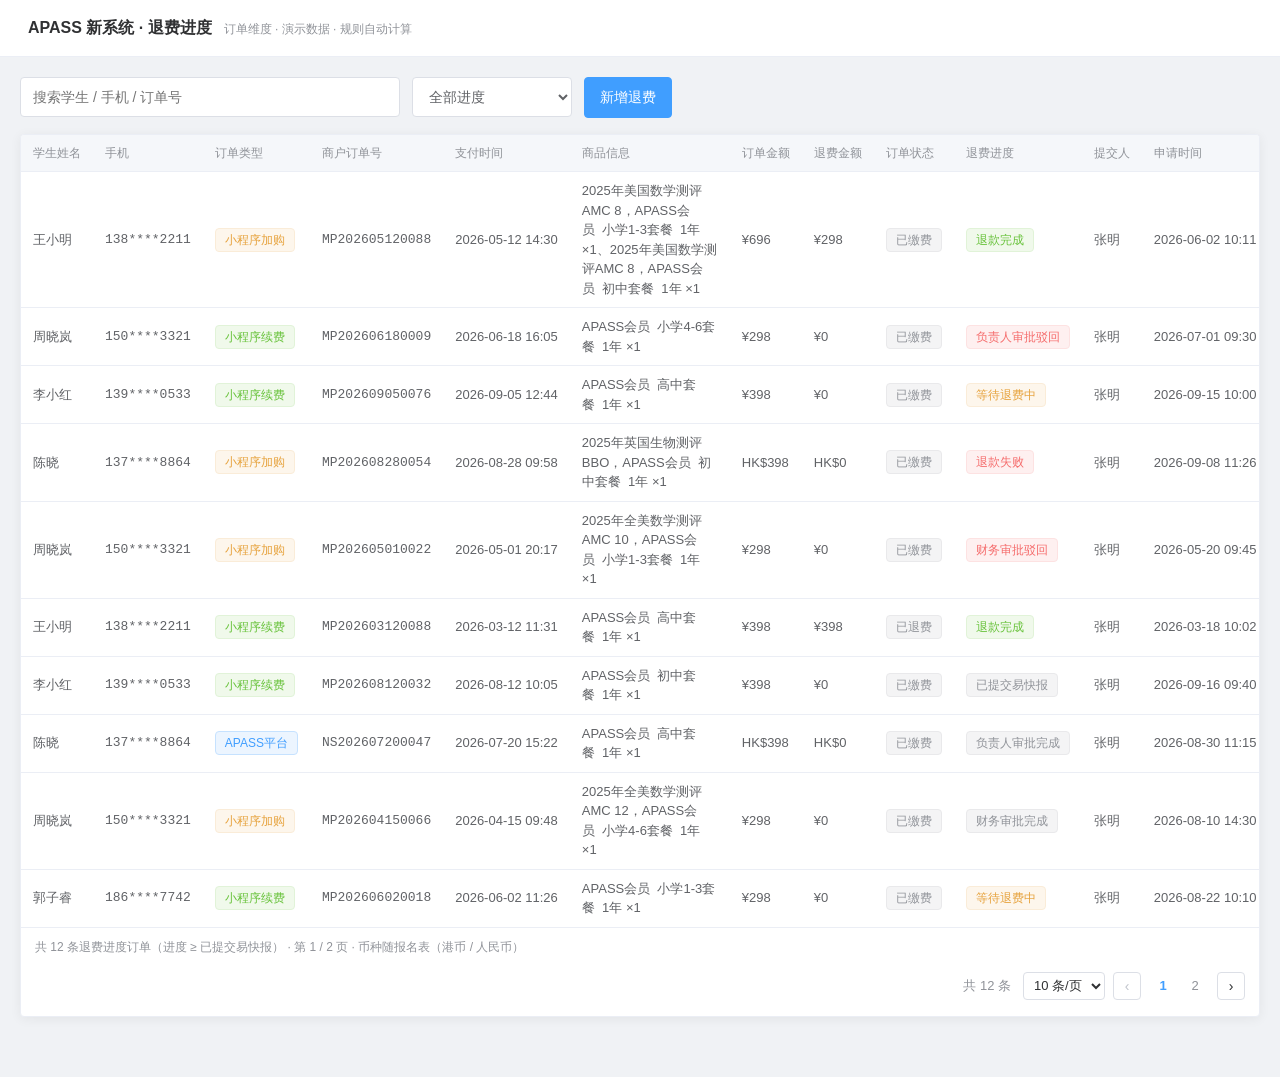
==== APASStuifei.html @ cb3cdc94 "整理文件结构：主页面移至根目录，图片归入 images/" ====
<!DOCTYPE html>
<html lang="zh-CN"><head>
<meta charset="UTF-8">
<meta name="viewport" content="width=device-width, initial-scale=1.0">
<title>退费进度 · APASS 新系统</title>
<style>:root {
  --bg: #f0f2f5;
  --surface: #ffffff;
  --surface-muted: #f5f7fa;
  --text: #303133;
  --text-2: #606266;
  --text-muted: #909399;
  --border: #dcdfe6;
  --border-light: #ebeef5;
  --brand: #409eff;
  --brand-hover: #66b1ff;
  --brand-active: #3a8ee6;
  --brand-soft: #ecf5ff;
  --brand-soft-strong: #c6e2ff;
  --success-text: #67c23a; --success-bg: #f0f9eb; --success-border: #e1f3d8;
  --warn-text: #e6a23c; --warn-bg: #fdf6ec; --warn-border: #faecd8;
  --danger-text: #f56c6c; --danger-bg: #fef0f0; --danger-border: #fde2e2;
  --muted-text: #909399; --muted-bg: #f4f4f5; --muted-border: #e9e9eb;
  --radius: 4px;
  --shadow: 0 2px 12px rgba(0, 0, 0, 0.1);
}
* { box-sizing: border-box; margin: 0; padding: 0; }
body { font-family: 'Helvetica Neue', Helvetica, 'PingFang SC', 'Hiragino Sans GB', 'Microsoft YaHei', '微软雅黑', Arial, sans-serif; background: var(--bg); color: var(--text); font-size: 14px; line-height: 1.5; -webkit-font-smoothing: antialiased; }
.mono { font-family: 'SF Mono', Consolas, Menlo, monospace; font-size: 12.5px; }
.num { font-variant-numeric: tabular-nums; }

.topbar { background: var(--surface); border-bottom: 1px solid var(--border-light); padding: 16px 28px; display: flex; align-items: baseline; gap: 12px; flex-wrap: wrap; }
.topbar__title { font-size: 16px; font-weight: 700; color: var(--text); }
.topbar__sub { font-size: 12px; color: var(--text-muted); }

.page { max-width: 1280px; margin: 20px auto; padding: 0 20px 40px; }
.toolbar { display: flex; gap: 12px; flex-wrap: wrap; margin-bottom: 16px; }
.toolbar__search { flex: 1; min-width: 240px; max-width: 380px; height: 40px; border: 1px solid var(--border); border-radius: var(--radius); padding: 0 12px; font: inherit; color: var(--text-2); background: var(--surface); transition: border-color 0.2s ease; }
.toolbar__search:hover { border-color: #c0c4cc; }
.toolbar__filter { height: 40px; border: 1px solid var(--border); border-radius: var(--radius); padding: 0 28px 0 12px; font: inherit; color: var(--text-2); background: var(--surface); max-width: 200px; transition: border-color 0.2s ease; }
.toolbar__filter:hover { border-color: #c0c4cc; }
.toolbar__search:focus, .toolbar__filter:focus { outline: none; border-color: var(--brand); }

.btn { font: inherit; border: 1px solid var(--border); background: var(--surface); color: var(--text-2); border-radius: var(--radius); padding: 9px 15px; cursor: pointer; transition: all 0.1s; }
.btn:hover:not(:disabled) { color: var(--brand); border-color: var(--brand-soft-strong); background: var(--brand-soft); }
.btn:disabled { color: #c0c4cc; cursor: not-allowed; background: var(--surface); border-color: var(--border-light); }
.btn--primary { background: var(--brand); border-color: var(--brand); color: #fff; }
.btn--primary:hover:not(:disabled) { background: var(--brand-hover); border-color: var(--brand-hover); color: #fff; }
.btn--primary:active:not(:disabled) { background: var(--brand-active); border-color: var(--brand-active); }
.btn--primary:disabled { background: #a0cfff; border-color: #a0cfff; color: #fff; }
.btn--sm { padding: 5px 12px; font-size: 12px; border-radius: 3px; }
.btn--ghost { border: none; background: none; color: var(--brand); padding: 5px 2px; }
.btn--ghost:hover:not(:disabled) { background: none; color: var(--brand-hover); }

.table-panel { background: var(--surface); border: 1px solid var(--border-light); border-radius: var(--radius); overflow: hidden; box-shadow: 0 2px 12px 0 rgba(0, 0, 0, 0.06); }
.table-scroll { overflow-x: auto; }
.order-table { width: 100%; min-width: 1560px; border-collapse: collapse; }
.order-table th, .order-table td { padding: 9px 12px; text-align: left; border-bottom: 1px solid var(--border-light); white-space: nowrap; vertical-align: middle; }
.order-table thead th { position: sticky; top: 0; background: var(--surface-muted); color: var(--text-muted); font-weight: 500; font-size: 12px; }
.order-table tbody td { color: var(--text-2); font-size: 13px; }
.order-table tbody tr:hover { background: var(--surface-muted); }
.order-table tr.is-disabled td { color: #c0c4cc; }
.order-table td.cell-wrap { white-space: normal; min-width: 160px; max-width: 240px; }
.table-hint { padding: 10px 14px; font-size: 12px; color: var(--text-muted); }
.pager { display: flex; align-items: center; justify-content: flex-end; gap: 8px; padding: 6px 14px 16px; font-size: 13px; color: var(--text-muted); flex-wrap: wrap; }
.pager__total { margin-right: 4px; }
.pager__size { height: 28px; padding: 0 6px; border: 1px solid var(--border); border-radius: var(--radius); background: var(--surface); color: var(--text); font-size: 13px; cursor: pointer; outline: none; }
.pager__size:focus { border-color: var(--brand); }
.pager__btn { min-width: 28px; height: 28px; padding: 0 6px; border: 1px solid var(--border); border-radius: var(--radius); background: var(--surface); color: var(--text); font-size: 14px; line-height: 26px; cursor: pointer; }
.pager__btn:hover:not(:disabled) { color: var(--brand); border-color: var(--brand); }
.pager__btn:disabled { color: #c0c4cc; cursor: not-allowed; }
.pager__pages { display: inline-flex; align-items: center; gap: 4px; }
.pager__num { min-width: 28px; height: 28px; padding: 0 4px; border: 1px solid transparent; border-radius: var(--radius); background: transparent; color: var(--text-muted); font-size: 13px; cursor: pointer; }
.pager__num:hover { color: var(--brand); }
.pager__num.is-active { color: var(--brand); font-weight: 700; }
.pager__ellipsis { min-width: 20px; text-align: center; color: var(--text-muted); line-height: 28px; }

.tag { display: inline-flex; align-items: center; height: 24px; padding: 0 9px; border-radius: 4px; border: 1px solid var(--muted-border); background: var(--muted-bg); color: var(--muted-text); font-size: 12px; line-height: 22px; white-space: nowrap; }
.tag--ok { color: var(--success-text); border-color: var(--success-border); background: var(--success-bg); }
.tag--warn { color: var(--warn-text); border-color: var(--warn-border); background: var(--warn-bg); }
.tag--danger { color: var(--danger-text); border-color: var(--danger-border); background: var(--danger-bg); }
.tag--muted { color: var(--muted-text); border-color: var(--muted-border); background: var(--muted-bg); }

.modal-overlay { position: fixed; inset: 0; background: rgba(0, 0, 0, 0.5); display: flex; align-items: center; justify-content: center; padding: 20px; z-index: 1000; }
.modal-overlay[hidden] { display: none; }
.modal { width: 100%; max-width: 430px; background: var(--surface); border: 1px solid var(--border-light); border-radius: var(--radius); box-shadow: 0 2px 12px rgba(0, 0, 0, 0.15); max-height: 88vh; overflow-y: auto; padding: 20px 24px 24px; }
#recordModal .modal { max-width: 620px; }
.modal--wide { max-width: 680px; }
.modal h3 { font-size: 16px; font-weight: 700; color: var(--text); margin-bottom: 16px; }
.modal__actions { display: flex; justify-content: flex-end; gap: 10px; margin-top: 18px; }

.rf-overlay {
  position: fixed;
  inset: 0;
  z-index: 1000;
  background: rgba(0, 0, 0, 0.5);
  overflow-y: auto;
  opacity: 0;
  visibility: hidden;
  transition: opacity 0.25s ease, visibility 0.25s ease;
  --rf-primary: #409eff;
  --rf-primary-hover: #66b1ff;
  --rf-primary-active: #3a8ee6;
  --rf-border: #dcdfe6;
  --rf-border-hover: #c0c4cc;
  --rf-muted: #909399;
  --rf-label: #606266;
  --rf-placeholder: #c0c4cc;
  --rf-disabled-bg: #f5f7fa;
  --rf-disabled-border: #e4e7ed;
  --rf-required: #f56c6c;
  --rf-danger-text: #f56c6c;
  --rf-success: #67c23a;
  --rf-success-bg: #f0f9eb;
  --rf-warn-bg: #fdf6ec;
  --rf-warn-border: #faecd8;
  --rf-warn-text: #e6a23c;
}
.rf-overlay.is-open { opacity: 1; visibility: visible; }

.rf-dialog {
  width: 944px;
  max-width: calc(100vw - 48px);
  margin: 48px auto 48px;
  background: #ffffff;
  border: 1px solid var(--rf-border);
  border-radius: 4px;
  box-shadow: 0 2px 12px rgba(0, 0, 0, 0.15);
  transform: translateY(-18px) scale(0.985);
  transition: transform 0.28s cubic-bezier(0.25, 0.9, 0.35, 1.1);
}
.rf-overlay.is-open .rf-dialog { transform: none; }

.rf-dialog__header {
  height: 54px;
  display: flex;
  align-items: center;
  justify-content: space-between;
  padding-left: 24px;
  padding-right: 20px;
}
.rf-dialog__title { font-size: 16px; font-weight: 700; line-height: 24px; color: #303133; }
.rf-dialog__close {
  width: 32px; height: 32px; padding: 0;
  display: inline-flex; align-items: center; justify-content: center;
  background: transparent; border: none; border-radius: 2px;
  color: var(--rf-muted); cursor: pointer;
  transition: color 0.2s ease, background 0.2s ease;
}
.rf-dialog__close:hover { color: var(--rf-primary); background: var(--rf-disabled-bg); }

.rf-dialog__body { padding: 24px; }
.rf-dialog h3, .rf-dialog p { margin: 0; padding: 0; }

.rf-form-row { display: flex; align-items: flex-start; margin-bottom: 23px; }
.rf-form-row:last-child { margin-bottom: 0; }
.rf-form-row[hidden] { display: none; }
.rf-filelist[hidden] { display: none; }
.rf-label {
  flex: 0 0 104px; width: 104px; margin-right: 12px; padding-top: 10px;
  text-align: right; font-size: 14px; line-height: 20px;
  color: var(--rf-label); white-space: nowrap;
}
.rf-label__star { color: var(--rf-required); margin-right: 4px; }
.rf-control { flex: 1 1 auto; min-width: 0; }

.rf-select {
  display: flex; align-items: center; justify-content: space-between;
  height: 40px; padding: 0 12px;
  background: #ffffff; border: 1px solid var(--rf-border); border-radius: 4px;
  transition: border-color 0.2s ease, background 0.2s ease;
  cursor: pointer; user-select: none;
}
.rf-select__text {
  min-width: 0; overflow: hidden; text-overflow: ellipsis; white-space: nowrap;
  font-size: 14px; line-height: 20px; color: var(--rf-label);
}
.rf-select__text.is-placeholder { color: var(--rf-placeholder); }
.rf-select__caret { flex: 0 0 auto; margin-left: 8px; color: var(--rf-placeholder); transition: transform 0.2s ease; }
.rf-select.is-active { border-color: var(--rf-primary); }
.rf-select.is-active .rf-select__caret { transform: rotate(180deg); color: var(--rf-primary); }
.rf-select:not(.rf-select--disabled):hover { border-color: var(--rf-border-hover); }
.rf-select--disabled { background: var(--rf-disabled-bg); border-color: var(--rf-disabled-border); cursor: not-allowed; }

.rf-input {
  display: block; width: 100%; height: 40px; padding: 0 12px;
  background: #ffffff; border: 1px solid var(--rf-border); border-radius: 4px;
  font: inherit; font-size: 14px; line-height: 38px; color: var(--rf-label);
  outline: none; transition: border-color 0.2s ease;
}
.rf-input::placeholder { color: var(--rf-placeholder); }
.rf-input:hover { border-color: var(--rf-border-hover); }
.rf-input:focus { border-color: var(--rf-primary); }
.rf-input:disabled, .rf-textarea:disabled { background: var(--rf-disabled-bg); border-color: var(--rf-disabled-border); color: var(--rf-placeholder); cursor: not-allowed; }
.rf-input:disabled:hover, .rf-textarea:disabled:hover { border-color: var(--rf-disabled-border); }
.rf-gbtn:disabled { opacity: 0.5; cursor: not-allowed; filter: none; }
.rf-viewonly-note { display: flex; align-items: flex-start; gap: 6px; margin: 0 0 16px; padding: 8px 12px; background: var(--brand-soft); border: 1px solid var(--brand-soft-strong); border-radius: 4px; font-size: 12px; line-height: 19px; color: var(--rf-primary); }
.rf-viewonly-note[hidden] { display: none; }
.rf-viewonly-note svg { flex: 0 0 14px; margin-top: 2px; }
.rf-radio-group { display: flex; align-items: center; gap: 28px; height: 40px; }
.rf-radio { display: inline-flex; align-items: center; gap: 8px; cursor: pointer; font-size: 14px; color: var(--rf-label); position: relative; }
.rf-radio input { position: absolute; opacity: 0; width: 0; height: 0; }
.rf-radio__dot { flex: 0 0 14px; width: 14px; height: 14px; border-radius: 50%; border: 1px solid var(--rf-border-hover); background: #ffffff; position: relative; transition: border-color 0.2s ease; }
.rf-radio__dot::after { content: ''; position: absolute; left: 2px; top: 2px; width: 8px; height: 8px; border-radius: 50%; background: var(--rf-primary); transform: scale(0); transition: transform 0.15s ease; }
.rf-radio:hover .rf-radio__dot { border-color: var(--rf-primary); }
.rf-radio input:checked ~ .rf-radio__dot { border-color: var(--rf-primary); }
.rf-radio input:checked ~ .rf-radio__dot::after { transform: scale(1); }
.rf-radio input:disabled ~ .rf-radio__dot { background: var(--rf-disabled-bg); border-color: var(--rf-disabled-border); cursor: not-allowed; }
.rf-radio input:disabled ~ .rf-radio__text { color: var(--rf-placeholder); cursor: not-allowed; }

.rf-alert {
  width: 777px; max-width: 100%;
  margin: 0 0 23px 116px; padding: 8px 12px;
  display: flex; align-items: center;
  background: var(--rf-warn-bg); border: 1px solid var(--rf-warn-border); border-radius: 4px;
}
.rf-alert__icon { flex: 0 0 14px; width: 14px; height: 14px; margin-right: 6px; color: var(--rf-warn-text); }
.rf-alert__text { font-size: 12px; line-height: 19px; color: var(--rf-warn-text); }

.rf-orders { margin-left: 116px; }
.rf-orders__meta { font-size: 12px; line-height: 20px; color: var(--rf-muted); margin-bottom: 10px; }
.rf-orders__meta b { font-weight: 400; color: var(--rf-label); margin: 0 4px; }
.rf-orders__meta b:last-child { margin-right: 0; }
.rf-orders__scroll { border: 1px solid var(--rf-border); border-radius: 4px; overflow: hidden; }
.rf-table { width: 100%; border-collapse: collapse; background: #ffffff; }
.rf-table th {
  height: 36px; padding: 0 12px; background: var(--rf-disabled-bg);
  font-size: 12px; font-weight: 500; line-height: 18px; color: var(--rf-muted);
  text-align: left; white-space: nowrap; border-bottom: 1px solid var(--rf-disabled-border);
}
.rf-table td {
  padding: 10px 12px; font-size: 14px; line-height: 20px;
  color: var(--rf-label); border-bottom: 1px solid #ebeef5;
}
.rf-table tbody tr:last-child td { border-bottom: none; }
.rf-table tbody tr:hover { background: var(--rf-disabled-bg); }
.rf-table__check { width: 56px; text-align: center; }
.rf-table__amount { width: 120px; }
.rf-table__status { width: 96px; }
.rf-table__refund { width: 216px; white-space: nowrap; }
.rf-refund-text { display: inline-block; min-width: 52px; }
.rf-refund-edit { display: inline-flex; align-items: center; gap: 6px; }
.rf-refund-input { width: 96px; height: 28px; padding: 0 8px; font: inherit; font-size: 13px; line-height: 26px; color: var(--rf-label); text-align: right; background: #ffffff; border: 1px solid var(--rf-border); border-radius: 4px; outline: none; transition: border-color 0.2s ease; }
.rf-refund-input:hover { border-color: var(--rf-border-hover); }
.rf-refund-input:focus { border-color: var(--rf-primary); }
.rf-quick75 { display: inline-block; padding: 4px 10px; font-size: 12px; line-height: 20px; color: var(--brand); background: var(--brand-soft); border: 1px solid var(--brand-soft-strong); border-radius: 3px; cursor: pointer; white-space: nowrap; transition: all .15s; }
.rf-quick75:hover { background: var(--brand); border-color: var(--brand); color: #fff; }
.rf-quick75:active { background: var(--brand-active); border-color: var(--brand-active); }
.rf-table__name { max-width: 0; }
.rf-table__name .rf-table__name-text { display: block; overflow: hidden; text-overflow: ellipsis; white-space: nowrap; }
.rf-orders__total { padding: 10px 12px; background: #fafbfc; font-size: 12px; line-height: 20px; color: var(--rf-label); }
.rf-orders__total b { font-size: 14px; font-weight: 600; color: #303133; margin: 0 2px; }
.rf-orders__note { margin: 10px 0 0; font-size: 12px; line-height: 19px; color: var(--rf-danger-text); }

.rf-checkbox { display: inline-flex; cursor: pointer; vertical-align: middle; }
.rf-checkbox input { position: absolute; opacity: 0; pointer-events: none; margin: 0; }
.rf-checkbox__box {
  width: 14px; height: 14px; border: 1px solid var(--rf-border); border-radius: 2px;
  background: #ffffff; display: inline-flex; align-items: center; justify-content: center;
  transition: background 0.15s ease, border-color 0.15s ease;
}
.rf-checkbox:hover .rf-checkbox__box { border-color: var(--rf-primary); }
.rf-checkbox input:checked + .rf-checkbox__box { background: var(--rf-primary); border-color: var(--rf-primary); }
.rf-checkbox input:checked + .rf-checkbox__box::after {
  content: ""; width: 8px; height: 4px;
  border-left: 1.5px solid #ffffff; border-bottom: 1.5px solid #ffffff;
  transform: rotate(-45deg) translateY(-1px);
}

.rf-tag {
  display: inline-flex; align-items: center; height: 22px; padding: 0 8px;
  background: var(--rf-success-bg); border: 1px solid #e1f3d8; border-radius: 2px;
  font-size: 12px; line-height: 20px; color: var(--rf-success);
}

.rf-refund-rules { margin: 16px 0 23px 116px; }
.rf-refund-rules__title { font-size: 14px; font-weight: 600; line-height: 20px; color: #303133; margin-bottom: 6px; }
.rf-refund-rules__item { font-size: 12px; line-height: 19px; color: var(--rf-label); margin-bottom: 4px; }
.rf-refund-rules__item:last-child { margin-bottom: 0; }
.rf-refund-rules__item--applied { color: var(--rf-primary); font-weight: 600; }
.rf-refund-rules__item--blocked { color: var(--rf-required); font-weight: 600; }

.rf-section-title {
  width: 104px; margin: 72px 0 14px; text-align: right;
  font-size: 14px; font-weight: 600; line-height: 20px; color: var(--rf-label);
}

.rf-cell-btn { display: flex; align-items: center; height: 40px; gap: 4px; }
.rf-select--narrow { flex: 0 0 617px; width: 617px; justify-content: flex-start; }
.rf-select--narrow .rf-select__text { flex: 1 1 auto; }
.rf-input--narrow { flex: 0 0 617px; width: 617px; }

.rf-gbtn {
  height: 28px; padding: 0 16px;
  display: inline-flex; align-items: center; justify-content: center;
  background: var(--rf-success); border: 1px solid var(--rf-success); border-radius: 3px;
  color: #ffffff; font: inherit; font-size: 12px; line-height: 26px;
  cursor: pointer; white-space: nowrap; transition: filter 0.2s ease, opacity 0.2s ease;
}
.rf-gbtn:hover { filter: brightness(1.08); }
.rf-gbtn:active { filter: brightness(0.94); }
.rf-gbtn--dim { opacity: 0.5; }
.rf-gbtn--solid { height: 24px; padding: 0 22px; line-height: 22px; }
.rf-gbtn[disabled] { opacity: 0.45; cursor: not-allowed; pointer-events: none; }

.rf-textarea {
  display: block; width: 100%; height: 54px; padding: 7px 12px;
  background: #ffffff; border: 1px solid var(--rf-border); border-radius: 4px;
  font: inherit; font-size: 14px; line-height: 20px; color: var(--rf-label);
  outline: none; resize: vertical; transition: border-color 0.2s ease;
}
.rf-textarea::placeholder { color: var(--rf-placeholder); }
.rf-textarea:hover { border-color: var(--rf-border-hover); }
.rf-textarea:focus { border-color: var(--rf-primary); }

.rf-upload {
  width: 80px; height: 32px; margin-top: 8px; padding: 0;
  display: inline-flex; align-items: center; justify-content: center; gap: 3px;
  background: var(--rf-primary); border: 1px solid var(--rf-primary); border-radius: 4px;
  color: #ffffff; font: inherit; font-size: 12px; line-height: 20px;
  cursor: pointer; transition: background 0.2s ease, border-color 0.2s ease;
}
.rf-upload:hover { background: var(--rf-primary-hover); border-color: var(--rf-primary-hover); }
.rf-upload:active { background: var(--rf-primary-active); border-color: var(--rf-primary-active); }

.rf-dialog__footer {
  display: flex; align-items: center; justify-content: flex-end; gap: 12px;
  padding: 16px 24px 24px;
}
.rf-btn {
  height: 40px; padding: 0 20px;
  display: inline-flex; align-items: center; justify-content: center; gap: 6px;
  font: inherit; font-size: 14px; line-height: 20px; border-radius: 4px;
  cursor: pointer; white-space: nowrap;
  transition: background 0.2s ease, border-color 0.2s ease, color 0.2s ease;
}
.rf-btn[hidden] { display: none; }
.rf-btn--plain { background: #ffffff; border: 1px solid var(--rf-border); color: var(--rf-label); }
.rf-btn--plain:hover { color: var(--rf-primary-hover); border-color: #c6e2ff; background: #ecf5ff; }
.rf-btn--primary { background: var(--rf-primary); border: 1px solid var(--rf-primary); color: #ffffff; }
.rf-btn--primary:hover { background: var(--rf-primary-hover); border-color: var(--rf-primary-hover); }
.rf-btn--primary:active { background: var(--rf-primary-active); border-color: var(--rf-primary-active); }
.rf-btn.is-loading { opacity: 0.85; pointer-events: none; }
.rf-btn__spinner {
  width: 14px; height: 14px;
  border: 2px solid rgba(255, 255, 255, 0.35); border-top-color: #ffffff;
  border-radius: 50%; display: none; flex: none;
  animation: rf-spin 0.7s linear infinite;
}
.rf-btn.is-loading .rf-btn__spinner { display: inline-block; }
@keyframes rf-spin { to { transform: rotate(360deg); } }

.rf-select.is-error, .rf-input.is-error, .rf-textarea.is-error { border-color: var(--rf-required); }

.rf-popper {
  position: fixed; z-index: 2000;
  background: #ffffff; border: 1px solid var(--rf-border); border-radius: 4px;
  box-shadow: 0 12px 32px 4px rgba(0, 0, 0, 0.04), 0 8px 24px rgba(0, 0, 0, 0.1);
  opacity: 0; transform: translateY(-6px);
  transition: opacity 0.18s ease, transform 0.18s ease;
}
.rf-popper.is-in { opacity: 1; transform: none; }
.rf-popper--dropdown { min-width: 120px; max-height: 274px; overflow-y: auto; padding: 6px 0; }
.rf-popper--dropdown::-webkit-scrollbar { width: 6px; }
.rf-popper--dropdown::-webkit-scrollbar-thumb { background: var(--rf-disabled-border); border-radius: 3px; }
.rf-dropdown__item {
  height: 32px; display: flex; align-items: center; padding: 0 12px;
  font-size: 14px; line-height: 20px; color: var(--rf-label);
  cursor: pointer; white-space: nowrap; overflow: hidden; text-overflow: ellipsis;
  transition: background 0.15s ease;
}
.rf-dropdown__item:hover { background: var(--rf-disabled-bg); }
.rf-dropdown__item.is-selected { color: var(--rf-primary); font-weight: 600; }

.rf-toast-wrap {
  position: fixed; top: 20px; left: 0; right: 0;
  display: flex; flex-direction: column; align-items: center; gap: 10px;
  z-index: 3000; pointer-events: none;
}
.rf-message {
  pointer-events: auto; display: flex; align-items: center; gap: 8px;
  max-width: calc(100vw - 32px); padding: 10px 16px;
  background: #ffffff; border: 1px solid #ebeef5; border-radius: 4px;
  box-shadow: 0 6px 16px rgba(0, 0, 0, 0.08);
  font-size: 14px; line-height: 20px; color: #303133;
  animation: rf-msg-in 0.25s ease;
}
.rf-message.is-leaving { animation: rf-msg-out 0.25s ease forwards; }
.rf-message__icon { flex: 0 0 auto; display: inline-flex; }
.rf-message--success .rf-message__icon { color: var(--rf-success); }
.rf-message--error .rf-message__icon { color: var(--rf-required); }
.rf-message--info .rf-message__icon { color: var(--rf-primary); }
@keyframes rf-msg-in { from { opacity: 0; transform: translateY(-12px); } }
@keyframes rf-msg-out { to { opacity: 0; transform: translateY(-12px); } }

.rf-filelist {
  list-style: none; margin: 10px 0 0; padding: 0;
  display: flex; flex-direction: column; gap: 8px; width: 100%;
}
.rf-file {
  display: flex; align-items: center; gap: 8px; padding: 8px 10px;
  background: #fafbfc; border: 1px solid var(--rf-border); border-radius: 4px;
  font-size: 12px; animation: rf-msg-in 0.2s ease;
}
.rf-file__icon { flex: none; color: var(--rf-primary); display: inline-flex; }
.rf-file__main { flex: 1 1 auto; min-width: 0; }
.rf-file__meta { display: flex; align-items: center; gap: 8px; min-width: 0; }
.rf-file__name { flex: 1 1 auto; min-width: 0; overflow: hidden; text-overflow: ellipsis; white-space: nowrap; color: var(--rf-label); }
.rf-file__size { flex: none; color: var(--rf-muted); }
.rf-file__state { flex: none; color: var(--rf-muted); }
.rf-file__state.is-done { color: var(--rf-success); }
.rf-file__remove {
  flex: none; border: none; background: transparent; color: var(--rf-muted);
  cursor: pointer; padding: 2px; display: inline-flex; border-radius: 2px;
  transition: color 0.2s ease;
}
.rf-file__remove:hover { color: var(--rf-required); }

.student-list { list-style: none; margin-bottom: 12px; max-height: 240px; overflow-y: auto; }
.student-list li { padding: 9px 12px; border: 1px solid var(--border-light); border-radius: var(--radius); margin-bottom: 8px; cursor: pointer; font-size: 13.5px; color: var(--text-2); display: flex; justify-content: space-between; gap: 10px; transition: background 0.15s ease; }
.student-list li:hover { background: var(--surface-muted); }
.student-list .stu-meta { color: var(--text-muted); font-size: 12px; }
.student-list .stu-empty { cursor: default; color: var(--text-muted); }
.student-list .stu-empty:hover { background: none; }

.pick-label { font-size: 12.5px; color: var(--text-muted); margin-bottom: 8px; }
.pick-search { width: 100%; height: 40px; border: 1px solid var(--border); border-radius: var(--radius); padding: 0 12px; font: inherit; color: var(--text-2); background: var(--surface); margin-bottom: 10px; transition: border-color 0.2s ease; }
.pick-search:hover { border-color: #c0c4cc; }
.pick-search:focus { outline: none; border-color: var(--brand); }
.pick-head { display: flex; align-items: center; justify-content: space-between; gap: 10px; margin-bottom: 8px; }
.pick-head .pick-label { margin-bottom: 0; }
.pick-student { font-size: 14px; font-weight: 600; color: var(--text); margin-bottom: 8px; }
.pick-orders { max-height: 360px; overflow-y: auto; display: flex; flex-direction: column; gap: 10px; }
.pick-card { border: 1px solid var(--border-light); border-radius: var(--radius); background: var(--surface); padding: 12px 14px; transition: border-color 0.15s ease; }
.pick-card:hover { border-color: var(--brand-soft-strong); }
.pick-card.is-disabled { background: var(--surface-muted); }
.pick-card.is-disabled .pick-card__name { color: #c0c4cc; }
.pick-card__head { display: flex; align-items: center; gap: 8px; margin-bottom: 8px; }
.pick-card__name { font-weight: 600; font-size: 13.5px; color: var(--text); overflow: hidden; text-overflow: ellipsis; white-space: nowrap; }
.pick-card__meta { display: flex; align-items: center; gap: 14px; flex-wrap: wrap; font-size: 12px; color: var(--text-muted); margin-bottom: 10px; }
.pick-card__meta .mono { font-size: 12px; }
.pick-card__amount { font-weight: 600; color: var(--text-2); }
.pick-card__foot { display: flex; justify-content: flex-end; align-items: center; min-height: 26px; }
.pick-card__blocked { font-size: 12px; color: var(--text-muted); }
.tag--brand { color: var(--brand); border-color: var(--brand-soft-strong); background: var(--brand-soft); }

.record-flow__title { font-size: 13px; font-weight: 600; color: var(--text); margin: 6px 0 10px; }
.record-table-wrap { border: 1px solid var(--border-light); border-radius: var(--radius); max-height: 330px; overflow-y: auto; }
.record-table { width: 100%; border-collapse: collapse; font-size: 12.5px; table-layout: fixed; }
.record-table th { position: sticky; top: 0; z-index: 1; background: var(--surface-muted); color: var(--text-muted); font-weight: 600; text-align: left; padding: 8px 12px; border-bottom: 1px solid var(--border-light); white-space: nowrap; }
.record-table td { padding: 8px 12px; border-bottom: 1px solid var(--border-light); color: var(--text); vertical-align: top; }
.record-table tbody tr:last-child td { border-bottom: none; }
.record-table tbody tr:hover td { background: var(--surface-muted); }
.record-table__op { width: 90px; }
.record-table__time { width: 160px; }
.record-table .mono-time { font-family: 'SF Mono', Menlo, Consolas, monospace; font-size: 12px; color: var(--text-muted); white-space: nowrap; }
.record-table .action--danger { color: var(--danger-text); }
.record-table .action--ok { color: var(--success-text); }
.record-empty { padding: 32px 12px; text-align: center; font-size: 13px; color: var(--text-muted); border: 1px dashed var(--border-light); border-radius: var(--radius); margin-bottom: 4px; }

.page-foot { text-align: center; font-size: 12px; color: var(--text-muted); padding: 18px 0 30px; }
.text-dash { color: var(--text-muted); }
.text-muted { color: var(--text-muted); }
</style>
</head>
<body>
<header class="topbar">
  <div class="topbar__title">APASS 新系统 · 退费进度</div>
  <div class="topbar__sub">订单维度 · 演示数据 · 规则自动计算</div>
</header>

<main class="page">
  <section class="toolbar">
    <input id="searchInput" class="toolbar__search" type="search" placeholder="搜索学生 / 手机 / 订单号" aria-label="搜索学生、手机或订单号">
    <select id="progressFilter" class="toolbar__filter" aria-label="筛选退费进度">
      <option value="">全部进度</option>
      <option>已提交易快报</option>
      <option>负责人审批完成</option>
      <option>负责人审批驳回</option>
      <option>财务审批完成</option>
      <option>财务审批驳回</option>
      <option>等待退费中</option>
      <option>退款完成</option>
      <option>退款失败</option>
    </select>
    <button id="newRefundBtn" class="btn btn--primary">新增退费</button>
  </section>

  <section class="table-panel">
    <div class="table-scroll">
      <table id="orderTable" class="order-table">
        <thead>
          <tr>
            <th>学生姓名</th><th>手机</th><th>订单类型</th><th>商户订单号</th><th>支付时间</th>
            <th>商品信息</th><th>订单金额</th><th>退费金额</th><th>订单状态</th>
            <th>退费进度</th><th>提交人</th><th>申请时间</th>
            <th>负责人审批时间</th><th>退款时间</th><th class="th-op">操作</th>
          </tr>
        </thead>
        <tbody id="orderTbody"><tr data-id="6" data-progress="退款完成"><td>王小明</td><td class="mono">138****2211</td><td><span class="tag tag--warn">小程序加购</span></td><td class="mono">MP202605120088</td><td>2026-05-12 14:30</td><td class="cell-wrap">2025年美国数学测评AMC 8，APASS会员&nbsp;&nbsp;小学1-3套餐&nbsp;&nbsp;1年 ×1、2025年美国数学测评AMC 8，APASS会员&nbsp;&nbsp;初中套餐&nbsp;&nbsp;1年 ×1</td><td class="num">¥696</td><td class="num">¥298</td><td><span class="tag">已缴费</span></td><td><span class="tag tag--ok">退款完成</span></td><td>张明</td><td>2026-06-02 10:11</td><td>2026-06-02 15:40</td><td>2026-06-03 09:02</td><td><button class="btn btn--sm btn--primary act-refund" data-id="6">退费</button> <button class="btn btn--sm act-record" data-id="6">记录</button></td></tr><tr data-id="7" data-progress="负责人审批驳回"><td>周晓岚</td><td class="mono">150****3321</td><td><span class="tag tag--ok">小程序续费</span></td><td class="mono">MP202606180009</td><td>2026-06-18 16:05</td><td class="cell-wrap">APASS会员&nbsp;&nbsp;小学4-6套餐&nbsp;&nbsp;1年 ×1</td><td class="num">¥298</td><td class="num text-muted">¥0</td><td><span class="tag">已缴费</span></td><td><span class="tag tag--danger">负责人审批驳回</span></td><td>张明</td><td>2026-07-01 09:30</td><td>2026-07-01 14:12</td><td>—</td><td><button class="btn btn--sm btn--primary act-refund" data-id="7">退费</button> <button class="btn btn--sm act-record" data-id="7">记录</button></td></tr><tr data-id="8" data-progress="等待退费中"><td>李小红</td><td class="mono">139****0533</td><td><span class="tag tag--ok">小程序续费</span></td><td class="mono">MP202609050076</td><td>2026-09-05 12:44</td><td class="cell-wrap">APASS会员&nbsp;&nbsp;高中套餐&nbsp;&nbsp;1年 ×1</td><td class="num">¥398</td><td class="num text-muted">¥0</td><td><span class="tag">已缴费</span></td><td><span class="tag tag--warn">等待退费中</span></td><td>张明</td><td>2026-09-15 10:00</td><td>2026-09-15 16:20</td><td>—</td><td><button class="btn btn--sm btn--primary act-refund" data-id="8">退费</button> <button class="btn btn--sm act-record" data-id="8">记录</button> <button class="btn btn--ghost act-advance" data-id="8" title="模拟易快报流转至下一节点">▸</button></td></tr><tr data-id="9" data-progress="退款失败"><td>陈晓</td><td class="mono">137****8864</td><td><span class="tag tag--warn">小程序加购</span></td><td class="mono">MP202608280054</td><td>2026-08-28 09:58</td><td class="cell-wrap">2025年英国生物测评BBO，APASS会员&nbsp;&nbsp;初中套餐&nbsp;&nbsp;1年 ×1</td><td class="num">HK$398</td><td class="num text-muted">HK$0</td><td><span class="tag">已缴费</span></td><td><span class="tag tag--danger">退款失败</span></td><td>张明</td><td>2026-09-08 11:26</td><td>2026-09-08 17:03</td><td>—</td><td><button class="btn btn--sm btn--primary act-refund" data-id="9">退费</button> <button class="btn btn--sm act-record" data-id="9">记录</button></td></tr><tr data-id="10" data-progress="财务审批驳回"><td>周晓岚</td><td class="mono">150****3321</td><td><span class="tag tag--warn">小程序加购</span></td><td class="mono">MP202605010022</td><td>2026-05-01 20:17</td><td class="cell-wrap">2025年全美数学测评AMC 10，APASS会员&nbsp;&nbsp;小学1-3套餐&nbsp;&nbsp;1年 ×1</td><td class="num">¥298</td><td class="num text-muted">¥0</td><td><span class="tag">已缴费</span></td><td><span class="tag tag--danger">财务审批驳回</span></td><td>张明</td><td>2026-05-20 09:45</td><td>2026-05-25 11:20</td><td>—</td><td><button class="btn btn--sm btn--primary act-refund" data-id="10">退费</button> <button class="btn btn--sm act-record" data-id="10">记录</button></td></tr><tr data-id="11" data-progress="退款完成"><td>王小明</td><td class="mono">138****2211</td><td><span class="tag tag--ok">小程序续费</span></td><td class="mono">MP202603120088</td><td>2026-03-12 11:31</td><td class="cell-wrap">APASS会员&nbsp;&nbsp;高中套餐&nbsp;&nbsp;1年 ×1</td><td class="num">¥398</td><td class="num">¥398</td><td><span class="tag tag--muted">已退费</span></td><td><span class="tag tag--ok">退款完成</span></td><td>张明</td><td>2026-03-18 10:02</td><td>2026-03-18 15:31</td><td>2026-03-19 09:15</td><td><button class="btn btn--sm btn--primary act-refund" data-id="11">退费</button> <button class="btn btn--sm act-record" data-id="11">记录</button></td></tr><tr data-id="15" data-progress="已提交易快报"><td>李小红</td><td class="mono">139****0533</td><td><span class="tag tag--ok">小程序续费</span></td><td class="mono">MP202608120032</td><td>2026-08-12 10:05</td><td class="cell-wrap">APASS会员&nbsp;&nbsp;初中套餐&nbsp;&nbsp;1年 ×1</td><td class="num">¥398</td><td class="num text-muted">¥0</td><td><span class="tag">已缴费</span></td><td><span class="tag">已提交易快报</span></td><td>张明</td><td>2026-09-16 09:40</td><td>—</td><td>—</td><td><button class="btn btn--sm btn--primary act-refund" data-id="15">退费</button> <button class="btn btn--sm act-record" data-id="15">记录</button> <button class="btn btn--ghost act-advance" data-id="15" title="模拟易快报流转至下一节点">▸</button></td></tr><tr data-id="16" data-progress="负责人审批完成"><td>陈晓</td><td class="mono">137****8864</td><td><span class="tag tag--brand">APASS平台</span></td><td class="mono">NS202607200047</td><td>2026-07-20 15:22</td><td class="cell-wrap">APASS会员&nbsp;&nbsp;高中套餐&nbsp;&nbsp;1年 ×1</td><td class="num">HK$398</td><td class="num text-muted">HK$0</td><td><span class="tag">已缴费</span></td><td><span class="tag">负责人审批完成</span></td><td>张明</td><td>2026-08-30 11:15</td><td>2026-08-30 16:02</td><td>—</td><td><button class="btn btn--sm btn--primary act-refund" data-id="16">退费</button> <button class="btn btn--sm act-record" data-id="16">记录</button> <button class="btn btn--ghost act-advance" data-id="16" title="模拟易快报流转至下一节点">▸</button></td></tr><tr data-id="17" data-progress="财务审批完成"><td>周晓岚</td><td class="mono">150****3321</td><td><span class="tag tag--warn">小程序加购</span></td><td class="mono">MP202604150066</td><td>2026-04-15 09:48</td><td class="cell-wrap">2025年全美数学测评AMC 12，APASS会员&nbsp;&nbsp;小学4-6套餐&nbsp;&nbsp;1年 ×1</td><td class="num">¥298</td><td class="num text-muted">¥0</td><td><span class="tag">已缴费</span></td><td><span class="tag">财务审批完成</span></td><td>张明</td><td>2026-08-10 14:30</td><td>2026-08-10 18:20</td><td>—</td><td><button class="btn btn--sm btn--primary act-refund" data-id="17">退费</button> <button class="btn btn--sm act-record" data-id="17">记录</button> <button class="btn btn--ghost act-advance" data-id="17" title="模拟易快报流转至下一节点">▸</button></td></tr><tr data-id="18" data-progress="等待退费中"><td>郭子睿</td><td class="mono">186****7742</td><td><span class="tag tag--ok">小程序续费</span></td><td class="mono">MP202606020018</td><td>2026-06-02 11:26</td><td class="cell-wrap">APASS会员&nbsp;&nbsp;小学1-3套餐&nbsp;&nbsp;1年 ×1</td><td class="num">¥298</td><td class="num text-muted">¥0</td><td><span class="tag">已缴费</span></td><td><span class="tag tag--warn">等待退费中</span></td><td>张明</td><td>2026-08-22 10:10</td><td>2026-08-22 15:44</td><td>—</td><td><button class="btn btn--sm btn--primary act-refund" data-id="18">退费</button> <button class="btn btn--sm act-record" data-id="18">记录</button> <button class="btn btn--ghost act-advance" data-id="18" title="模拟易快报流转至下一节点">▸</button></td></tr></tbody>
      </table>
    </div>
    <div class="table-hint" id="tableHint">共 0 条退费进度订单（进度 ≥ 已提交易快报）</div>

    <div class="pager" id="pager">
      <span class="pager__total" id="pagerTotal">共 12 条</span>
      <select id="pagerSize" class="pager__size" aria-label="每页条数">
        <option value="10" selected="">10 条/页</option>
        <option value="20">20 条/页</option>
        <option value="50">50 条/页</option>
      </select>
      <button type="button" class="pager__btn" id="pagerPrev" aria-label="上一页" disabled="">‹</button>
      <span class="pager__pages" id="pagerPages"><button type="button" class="pager__num is-active" data-page="1">1</button><button type="button" class="pager__num" data-page="2">2</button></span>
      <button type="button" class="pager__btn" id="pagerNext" aria-label="下一页">›</button>
    </div>
  </section>
</main>

<!-- 退费弹窗（手动提交易快报 · 小程序后台退款单样式） -->
<div class="rf-overlay" id="rfOverlay" aria-hidden="true">
  <div class="rf-dialog" role="dialog" aria-modal="true" aria-label="手动提交易快报">
    <header class="rf-dialog__header">
      <span class="rf-dialog__title">手动提交易快报</span>
      <button type="button" class="rf-dialog__close" id="rfClose" aria-label="关闭">
        <svg width="14" height="14" viewBox="0 0 14 14" fill="none" aria-hidden="true" focusable="false"><path d="M2.5 2.5l9 9M11.5 2.5l-9 9" stroke="currentColor" stroke-width="1.5" stroke-linecap="round"></path></svg>
      </button>
    </header>

    <div class="rf-dialog__body">
      <form class="rf-form" id="rfForm" action="#" novalidate="">
        <div class="rf-viewonly-note" data-viewonly-note="" hidden="">
          <svg width="14" height="14" viewBox="0 0 14 14" fill="none" aria-hidden="true" focusable="false"><circle cx="7" cy="7" r="5.6" stroke="currentColor" stroke-width="1.2"></circle><path d="M7 6.4v3.4" stroke="currentColor" stroke-width="1.3" stroke-linecap="round"></path><circle cx="7" cy="4.3" r="0.75" fill="currentColor"></circle></svg>
          <span data-viewonly-text="">该订单已在退费流程中（当前进度：），单据内容仅可查看，不可编辑。</span>
        </div>
        <div class="rf-form-row">
          <label class="rf-label">选择单据</label>
          <div class="rf-control">
            <div class="rf-select" data-select="bill" tabindex="0" role="combobox" aria-label="选择单据">
              <span class="rf-select__text">项目退款单（无出纳）</span>
              <svg class="rf-select__caret" width="12" height="12" viewBox="0 0 12 12" fill="none" aria-hidden="true" focusable="false"><path d="M2.6 4.4 6 7.8l3.4-3.4" stroke="currentColor" stroke-width="1.4" stroke-linecap="round" stroke-linejoin="round"></path></svg>
            </div>
          </div>
        </div>

        <div class="rf-form-row" data-row-student="">
          <label class="rf-label">选择退费学生</label>
          <div class="rf-control">
            <div class="rf-select rf-select--disabled" data-select="student">
              <span class="rf-select__text">王小明（138****2211）</span>
            </div>
          </div>
        </div>

        <div class="rf-form-row" data-row-modify="" hidden="">
          <label class="rf-label"><span class="rf-label__star">*</span>是否修改订单</label>
          <div class="rf-control">
            <div class="rf-radio-group" data-modify-group="">
              <label class="rf-radio"><input type="radio" name="rfModify" value="不修改" checked=""><span class="rf-radio__dot"></span><span class="rf-radio__text">不修改</span></label>
              <label class="rf-radio"><input type="radio" name="rfModify" value="修改为已退出"><span class="rf-radio__dot"></span><span class="rf-radio__text">修改为已退出</span></label>
            </div>
          </div>
        </div>

        <div class="rf-form-row" data-row-form="" hidden="">
          <label class="rf-label">选择报名表</label>
          <div class="rf-control">
            <div class="rf-select" data-select="form" tabindex="0" role="combobox" aria-label="选择报名表">
              <span class="rf-select__text is-placeholder"></span>
              <svg class="rf-select__caret" width="12" height="12" viewBox="0 0 12 12" fill="none" aria-hidden="true" focusable="false"><path d="M2.6 4.4 6 7.8l3.4-3.4" stroke="currentColor" stroke-width="1.4" stroke-linecap="round" stroke-linejoin="round"></path></svg>
            </div>
          </div>
        </div>

        <div class="rf-form-row">
          <label class="rf-label"><span class="rf-label__star">*</span>所属项目</label>
          <div class="rf-control">
            <div class="rf-select" data-select="project" tabindex="0" role="combobox" aria-label="所属项目">
              <span class="rf-select__text">阿思丹学院A-PASS(CODE32)</span>
              <svg class="rf-select__caret" width="12" height="12" viewBox="0 0 12 12" fill="none" aria-hidden="true" focusable="false"><path d="M2.6 4.4 6 7.8l3.4-3.4" stroke="currentColor" stroke-width="1.4" stroke-linecap="round" stroke-linejoin="round"></path></svg>
            </div>
          </div>
        </div>

        <div class="rf-form-row">
          <label class="rf-label" for="rf-title"><span class="rf-label__star">*</span>标题</label>
          <div class="rf-control">
            <input id="rf-title" class="rf-input" data-input="title" type="text">
          </div>
        </div>

        <div class="rf-form-row">
          <label class="rf-label"><span class="rf-label__star">*</span>审批人</label>
          <div class="rf-control">
            <div class="rf-select" data-select="approver" tabindex="0" role="combobox" aria-label="审批人">
              <span class="rf-select__text">王玉蝶</span>
              <svg class="rf-select__caret" width="12" height="12" viewBox="0 0 12 12" fill="none" aria-hidden="true" focusable="false"><path d="M2.6 4.4 6 7.8l3.4-3.4" stroke="currentColor" stroke-width="1.4" stroke-linecap="round" stroke-linejoin="round"></path></svg>
            </div>
          </div>
        </div>

        <h3 class="rf-section-title">订单详情</h3>

        <div class="rf-orders">
          <div class="rf-orders__meta" data-orders-meta=""><b>创建时间 2026-09-10 10:20</b><span> · </span><b>支付时间 2026-09-10 10:20</b><span> · </span><b>订单号 MP202609100012</b><span> · </span><b>类型 小程序续费</b></div>
          <div class="rf-orders__scroll">
            <table class="rf-table">
              <thead>
                <tr><th class="rf-table__check"></th><th class="rf-table__name">商品名称</th><th class="rf-table__amount">订单金额</th><th class="rf-table__status">订单状态</th><th class="rf-table__refund">退款金额</th></tr>
              </thead>
              <tbody data-orders-body=""><tr><td class="rf-table__check"><label class="rf-checkbox"><input type="checkbox" aria-label="勾选订单 APASS会员小学1-3套餐"><span class="rf-checkbox__box"></span></label></td><td class="rf-table__name"><span class="rf-table__name-text">APASS会员小学1-3套餐</span></td><td class="num">¥298</td><td><span class="rf-tag">已缴费</span></td><td class="num"><div class="rf-refund-edit"><button type="button" class="rf-quick75" title="点击将退款金额设为订单金额×75%">75%</button><input class="rf-refund-input" type="text" inputmode="decimal" aria-label="退款金额 APASS会员小学1-3套餐" value="298"></div></td></tr></tbody>
            </table>
          </div>
          <div class="rf-orders__total">已选 <b data-orders-count="">1</b> 件 · 合计退款 <b data-orders-sum="">¥298</b></div>
          <p class="rf-orders__note">如该报名表是港币支付，则退款金额为港币（如理工科）；如该报名表是人民币支付，则退款金额为人民币（如志愿者等项目）不需要自己进行货币转换。</p>
        </div>

        <div class="rf-refund-rules">
          <p class="rf-refund-rules__title">退费规则</p>
          <p class="rf-refund-rules__item">所有项目：付款后 24 小时之内，可无条件全额退款</p>
          <p class="rf-refund-rules__item">金额 1000 以内：项目开始（考试前）48 小时之前，可无条件全额退款</p>
          <p class="rf-refund-rules__item">金额 1000 以上：项目开始（考试前）48 小时之前，扣除已发生成本后退款；项目已开始两天内，或项目期间在项目结束前退出，最多可退款 15%</p>
          <p class="rf-refund-rules__item">APASS退费政策：开通15天内，无论是否使用，均可全额退费。开通后15天至1个月，退费需扣除25%服务费。开通超过1个月，不予退费</p>
          <p class="rf-refund-rules__item rf-refund-rules__item--applied" data-rule-applied="">本单适用：R2 · 金额 1000 以内 · 考前 48 小时前 · 无条件全额退款</p>
        </div>

        <div class="rf-alert">
          <svg class="rf-alert__icon" width="14" height="14" viewBox="0 0 14 14" aria-hidden="true" focusable="false"><path d="M7 1.4 13.3 12.5H.7L7 1.4Z" fill="currentColor"></path><path d="M7 5.2v3.4" stroke="var(--rf-warn-bg)" stroke-width="1.3" stroke-linecap="round"></path><circle cx="7" cy="10.7" r="0.75" fill="var(--rf-warn-bg)"></circle></svg>
          <span class="rf-alert__text">请核对退款金额与收款账户信息后提交</span>
        </div>

        <div class="rf-form-row">
          <label class="rf-label"><span class="rf-label__star">*</span>报销日期</label>
          <div class="rf-control">
            <input class="rf-input" data-input="date" type="date">
          </div>
        </div>

        <h3 class="rf-section-title">收款信息</h3>

        <div class="rf-form-row">
          <label class="rf-label"><span class="rf-label__star">*</span>法人实体</label>
          <div class="rf-control">
            <div class="rf-select" data-select="entity" tabindex="0" role="combobox" aria-label="法人实体">
              <span class="rf-select__text">阿思丹(成都)教育科技有限公司</span>
              <svg class="rf-select__caret" width="12" height="12" viewBox="0 0 12 12" fill="none" aria-hidden="true" focusable="false"><path d="M2.6 4.4 6 7.8l3.4-3.4" stroke="currentColor" stroke-width="1.4" stroke-linecap="round" stroke-linejoin="round"></path></svg>
            </div>
          </div>
        </div>

        <div class="rf-form-row">
          <label class="rf-label">学生支付订单号</label>
          <div class="rf-control">
            <div class="rf-cell-btn">
              <div class="rf-select rf-select--narrow rf-select--disabled" data-order="payNo">
                <span class="rf-select__text is-placeholder">WXP202609100012</span>
              </div>
              <button type="button" class="rf-gbtn" data-copy="payNo" data-copy-label="学生支付订单号">复制</button>
            </div>
          </div>
        </div>

        <div class="rf-form-row">
          <label class="rf-label">商户订单号</label>
          <div class="rf-control">
            <div class="rf-cell-btn">
              <div class="rf-select rf-select--narrow rf-select--disabled" data-order="merchantNo">
                <span class="rf-select__text is-placeholder">MP202609100012</span>
              </div>
              <button type="button" class="rf-gbtn" data-copy="merchantNo" data-copy-label="商户订单号">复制</button>
            </div>
          </div>
        </div>

        <div class="rf-form-row">
          <label class="rf-label">学生学校</label>
          <div class="rf-control">
            <div class="rf-cell-btn">
              <div class="rf-select rf-select--narrow rf-select--disabled" data-order="school">
                <span class="rf-select__text is-placeholder">广州外国语学校</span>
              </div>
              <button type="button" class="rf-gbtn" data-copy="school" data-copy-label="学生学校">复制</button>
            </div>
          </div>
        </div>

        <div class="rf-form-row">
          <label class="rf-label"><span class="rf-label__star">*</span>申请原因</label>
          <div class="rf-control">
            <div class="rf-cell-btn">
              <input class="rf-input rf-input--narrow" data-input="reason" type="text">
              <button type="button" class="rf-gbtn rf-gbtn--solid" data-copy="reason" data-copy-label="申请原因">复制（学生可见）</button>
            </div>
          </div>
        </div>

        <div class="rf-form-row">
          <label class="rf-label">报销部门</label>
          <div class="rf-control">
            <div class="rf-select" data-select="dept" tabindex="0" role="combobox" aria-label="报销部门">
              <span class="rf-select__text">竞赛客服部门</span>
              <svg class="rf-select__caret" width="12" height="12" viewBox="0 0 12 12" fill="none" aria-hidden="true" focusable="false"><path d="M2.6 4.4 6 7.8l3.4-3.4" stroke="currentColor" stroke-width="1.4" stroke-linecap="round" stroke-linejoin="round"></path></svg>
            </div>
          </div>
        </div>

        <div class="rf-form-row">
          <label class="rf-label" for="rf-desc"><span class="rf-label__star">*</span>描述</label>
          <div class="rf-control">
            <textarea id="rf-desc" class="rf-textarea" data-input="desc" rows="2" placeholder="请输入易快报提交描述，学生不可见仅用于内部沟通"></textarea>
            <button type="button" class="rf-upload" data-upload="">
              <svg width="13" height="13" viewBox="0 0 14 14" fill="none" aria-hidden="true" focusable="false"><path d="M7 9.8V2.6" stroke="currentColor" stroke-width="1.4" stroke-linecap="round"></path><path d="M4 5.2 7 2.2l3 3" stroke="currentColor" stroke-width="1.4" stroke-linecap="round" stroke-linejoin="round"></path><path d="M2.2 12h9.6" stroke="currentColor" stroke-width="1.4" stroke-linecap="round"></path></svg>
              <span>立即上传</span>
            </button>
            <input class="rf-file-input" data-file-input="" type="file" multiple="" hidden="">
            <ul class="rf-filelist" data-filelist="" hidden=""></ul>
          </div>
        </div>
      </form>
    </div>

    <footer class="rf-dialog__footer">
      <button type="button" class="rf-btn rf-btn--plain" data-close="">取 消</button>
      <button type="button" class="rf-btn rf-btn--primary" data-submit="">
        <span class="rf-btn__spinner" aria-hidden="true"></span>
        <span data-submit-label="">提 交</span>
      </button>
    </footer>
  </div>
</div>

<div class="rf-toast-wrap" id="rfToastWrap" aria-live="polite"></div>

<!-- 新增退费 · 两步弹窗：选择学生 → 该生的 APASS 会员套餐订单 -->
<div class="modal-overlay" id="studentModal" hidden="">
  <div class="modal modal--wide" role="dialog" aria-modal="true" aria-labelledby="studentModalTitle">
    <h3 id="studentModalTitle">新增退费</h3>
    <div id="pickStep1" hidden="">
      <p class="pick-label">第一步 · 选择学生（支持按姓名 / 手机 / 订单号搜索）</p>
      <input id="studentSearch" class="pick-search" type="search" placeholder="搜索学生姓名 / 手机 / 订单号" aria-label="搜索学生">
      <ul class="student-list" id="studentList"><li data-name="王小明">王小明<span class="stu-meta">138****2211 · 5 笔 APASS 订单</span></li><li data-name="李小红">李小红<span class="stu-meta">139****0533 · 4 笔 APASS 订单</span></li><li data-name="陈晓">陈晓<span class="stu-meta">137****8864 · 3 笔 APASS 订单</span></li><li data-name="周晓岚">周晓岚<span class="stu-meta">150****3321 · 4 笔 APASS 订单</span></li><li data-name="郭子睿">郭子睿<span class="stu-meta">186****7742 · 2 笔 APASS 订单</span></li></ul>
    </div>
    <div id="pickStep2">
      <div class="pick-head">
        <p class="pick-label">第二步 · 该学生的 APASS 会员套餐订单（APASS平台 / 小程序加购 / 小程序续费）</p>
        <button class="btn btn--sm" id="repickStudent">重新选择</button>
      </div>
      <p class="pick-student" id="pickedStudent">王小明（138****2211）</p>
      <div class="pick-orders" id="pickOrders"><div class="pick-card" data-id="1"><div class="pick-card__head"><span class="tag tag--brand">APASS平台</span><span class="pick-card__name">APASS会员高中套餐（1 件）</span></div><div class="pick-card__meta"><span class="mono">NS202609180001</span><span>2026-09-18 09:12</span><span class="pick-card__amount num">¥398</span><span class="tag">已缴费</span><span class="pick-card__progress"><span class="text-dash">—</span></span></div><div class="pick-card__foot"><button class="btn btn--sm btn--primary act-refund" data-id="1">退费</button></div></div><div class="pick-card" data-id="2"><div class="pick-card__head"><span class="tag tag--ok">小程序续费</span><span class="pick-card__name">APASS会员小学1-3套餐（1 件）</span></div><div class="pick-card__meta"><span class="mono">MP202609100012</span><span>2026-09-10 10:20</span><span class="pick-card__amount num">¥298</span><span class="tag">已缴费</span><span class="pick-card__progress"><span class="text-dash">—</span></span></div><div class="pick-card__foot"><button class="btn btn--sm btn--primary act-refund" data-id="2">退费</button></div></div><div class="pick-card" data-id="6"><div class="pick-card__head"><span class="tag tag--warn">小程序加购</span><span class="pick-card__name">2025年美国数学测评AMC 8 APASS加购表</span></div><div class="pick-card__meta"><span class="mono">MP202605120088</span><span>2026-05-12 14:30</span><span class="pick-card__amount num">¥696</span><span class="tag">已缴费</span><span class="pick-card__progress"><span class="tag tag--ok">退款完成</span></span></div><div class="pick-card__foot"><button class="btn btn--sm btn--primary act-refund" data-id="6">退费</button></div></div><div class="pick-card is-disabled" data-id="11"><div class="pick-card__head"><span class="tag tag--ok">小程序续费</span><span class="pick-card__name">APASS会员高中套餐（1 件）</span></div><div class="pick-card__meta"><span class="mono">MP202603120088</span><span>2026-03-12 11:31</span><span class="pick-card__amount num">¥398</span><span class="tag">已退费</span><span class="pick-card__progress"><span class="tag tag--ok">退款完成</span></span></div><div class="pick-card__foot"><span class="pick-card__blocked" title="订单状态（已退费），不可发起退费">不可退</span></div></div><div class="pick-card is-disabled" data-id="19"><div class="pick-card__head"><span class="tag tag--brand">APASS平台</span><span class="pick-card__name">APASS会员高中套餐（1 件）</span></div><div class="pick-card__meta"><span class="mono">MP202602100029</span><span>2026-02-10 16:38</span><span class="pick-card__amount num">¥398</span><span class="tag">已退费</span><span class="pick-card__progress"><span class="tag tag--ok">退款完成</span></span></div><div class="pick-card__foot"><span class="pick-card__blocked" title="订单状态（已退费），不可发起退费">不可退</span></div></div></div>
    </div>
    <div class="modal__actions">
      <button class="btn" id="studentCancel">关闭</button>
    </div>
  </div>
</div>

<!-- 退费记录弹窗（退费申请流程记录） -->
<div class="modal-overlay" id="recordModal" hidden="">
  <div class="modal" role="dialog" aria-modal="true" aria-labelledby="recordModalTitle">
    <h3 id="recordModalTitle">退费记录</h3>
    <p class="pick-label" id="recordMeta">—</p>
    <div class="record-flow">
      <div class="record-flow__title">退费申请流程记录</div>
      <div class="record-table-wrap" data-record-wrap="">
        <table class="record-table">
          <thead>
            <tr><th class="record-table__op">操作人</th><th class="record-table__time">时间</th><th class="record-table__action">操作行为</th></tr>
          </thead>
          <tbody data-record-body=""></tbody>
        </table>
      </div>
      <div class="record-empty" data-record-empty="" hidden="">暂无退费记录</div>
    </div>
    <div class="modal__actions">
      <button class="btn" id="recordClose">关 闭</button>
    </div>
  </div>
</div>



<script src="[data-uri]"></script>



</body></html>
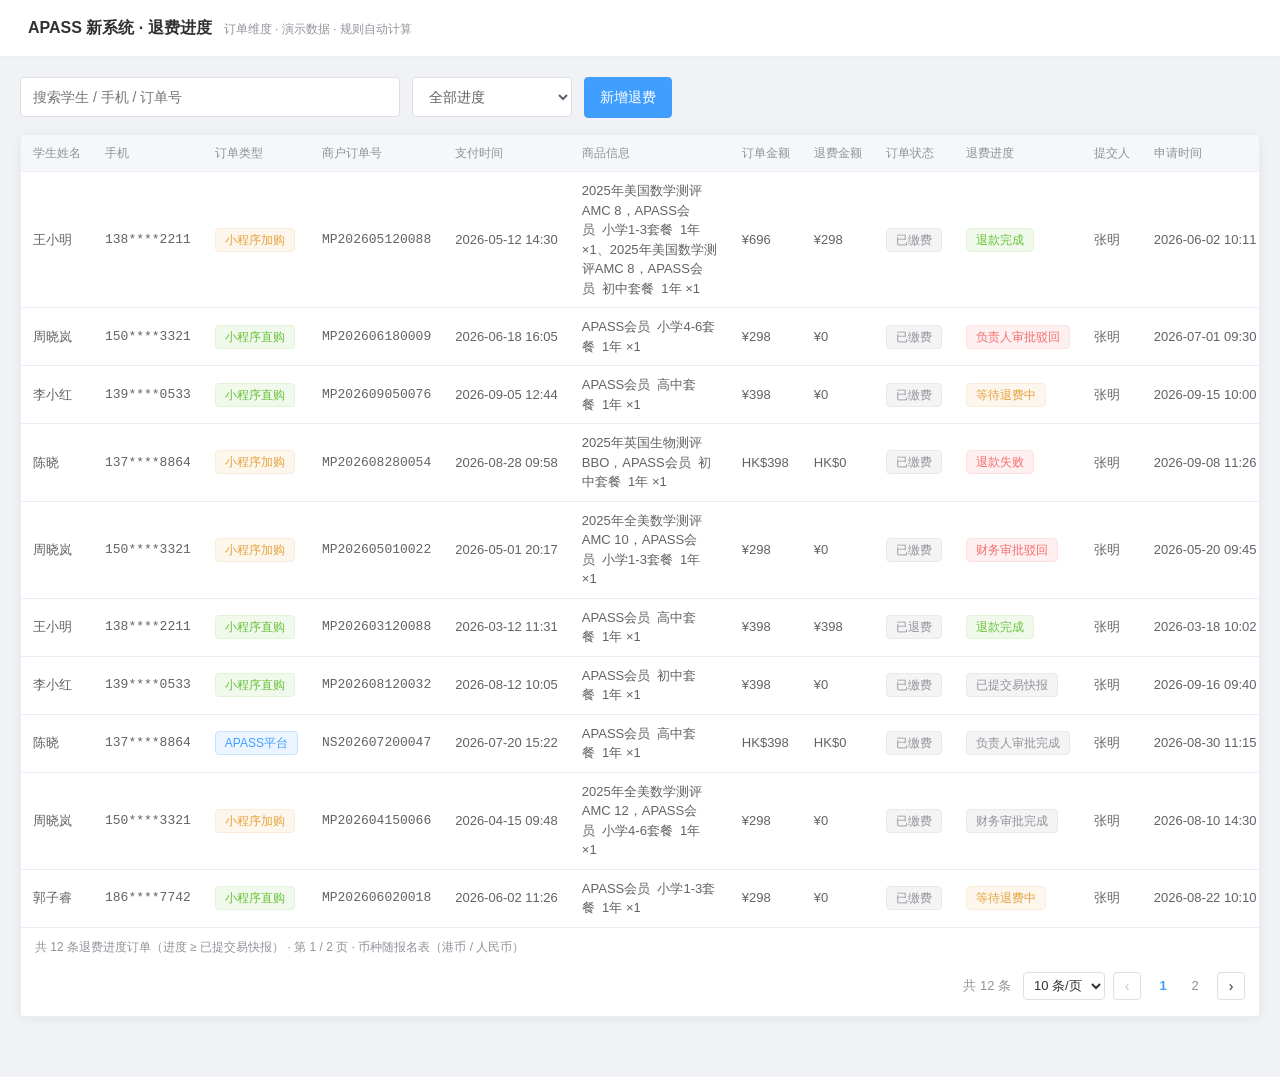
==== commit 5b053cfd: "订单类型「小程序续费」更名为「小程序直购」（含首购与续费，区别于小程序加购）；文档移至 images/prd/ 并修复图片相对路径，重拍图3/图6" ====
--- a/APASStuifei.html
+++ b/APASStuifei.html
@@ -239,13 +239,15 @@
 .rf-table__status { width: 96px; }
 .rf-table__refund { width: 216px; white-space: nowrap; }
 .rf-refund-text { display: inline-block; min-width: 52px; }
-.rf-refund-edit { display: inline-flex; align-items: center; gap: 6px; }
-.rf-refund-input { width: 96px; height: 28px; padding: 0 8px; font: inherit; font-size: 13px; line-height: 26px; color: var(--rf-label); text-align: right; background: #ffffff; border: 1px solid var(--rf-border); border-radius: 4px; outline: none; transition: border-color 0.2s ease; }
+.rf-refund-edit { display: inline-flex; flex-direction: column; align-items: stretch; gap: 4px; width: 130px; }
+.rf-quick-row { display: flex; gap: 6px; }
+.rf-quick-row .rf-quick75, .rf-quick-row .rf-quick100 { flex: 1; }
+.rf-refund-input { width: 100%; height: 28px; padding: 0 8px; font: inherit; font-size: 13px; line-height: 26px; color: var(--rf-label); text-align: right; background: #ffffff; border: 1px solid var(--rf-border); border-radius: 4px; outline: none; transition: border-color 0.2s ease; box-sizing: border-box; }
 .rf-refund-input:hover { border-color: var(--rf-border-hover); }
 .rf-refund-input:focus { border-color: var(--rf-primary); }
-.rf-quick75 { display: inline-block; padding: 4px 10px; font-size: 12px; line-height: 20px; color: var(--brand); background: var(--brand-soft); border: 1px solid var(--brand-soft-strong); border-radius: 3px; cursor: pointer; white-space: nowrap; transition: all .15s; }
-.rf-quick75:hover { background: var(--brand); border-color: var(--brand); color: #fff; }
-.rf-quick75:active { background: var(--brand-active); border-color: var(--brand-active); }
+.rf-quick75, .rf-quick100 { display: inline-block; padding: 4px 0; font-size: 12px; line-height: 20px; color: #409eff; background: #ecf5ff; border: 1px solid #c6e2ff; border-radius: 4px; cursor: pointer; white-space: nowrap; transition: all .15s; text-align: center; }
+.rf-quick75:hover, .rf-quick100:hover { background: #409eff; border-color: #409eff; color: #fff; }
+.rf-quick75:active, .rf-quick100:active { background: #3a8ee6; border-color: #3a8ee6; color: #fff; }
 .rf-table__name { max-width: 0; }
 .rf-table__name .rf-table__name-text { display: block; overflow: hidden; text-overflow: ellipsis; white-space: nowrap; }
 .rf-orders__total { padding: 10px 12px; background: #fafbfc; font-size: 12px; line-height: 20px; color: var(--rf-label); }
@@ -497,7 +499,7 @@
             <th>负责人审批时间</th><th>退款时间</th><th class="th-op">操作</th>
           </tr>
         </thead>
-        <tbody id="orderTbody"><tr data-id="6" data-progress="退款完成"><td>王小明</td><td class="mono">138****2211</td><td><span class="tag tag--warn">小程序加购</span></td><td class="mono">MP202605120088</td><td>2026-05-12 14:30</td><td class="cell-wrap">2025年美国数学测评AMC 8，APASS会员&nbsp;&nbsp;小学1-3套餐&nbsp;&nbsp;1年 ×1、2025年美国数学测评AMC 8，APASS会员&nbsp;&nbsp;初中套餐&nbsp;&nbsp;1年 ×1</td><td class="num">¥696</td><td class="num">¥298</td><td><span class="tag">已缴费</span></td><td><span class="tag tag--ok">退款完成</span></td><td>张明</td><td>2026-06-02 10:11</td><td>2026-06-02 15:40</td><td>2026-06-03 09:02</td><td><button class="btn btn--sm btn--primary act-refund" data-id="6">退费</button> <button class="btn btn--sm act-record" data-id="6">记录</button></td></tr><tr data-id="7" data-progress="负责人审批驳回"><td>周晓岚</td><td class="mono">150****3321</td><td><span class="tag tag--ok">小程序续费</span></td><td class="mono">MP202606180009</td><td>2026-06-18 16:05</td><td class="cell-wrap">APASS会员&nbsp;&nbsp;小学4-6套餐&nbsp;&nbsp;1年 ×1</td><td class="num">¥298</td><td class="num text-muted">¥0</td><td><span class="tag">已缴费</span></td><td><span class="tag tag--danger">负责人审批驳回</span></td><td>张明</td><td>2026-07-01 09:30</td><td>2026-07-01 14:12</td><td>—</td><td><button class="btn btn--sm btn--primary act-refund" data-id="7">退费</button> <button class="btn btn--sm act-record" data-id="7">记录</button></td></tr><tr data-id="8" data-progress="等待退费中"><td>李小红</td><td class="mono">139****0533</td><td><span class="tag tag--ok">小程序续费</span></td><td class="mono">MP202609050076</td><td>2026-09-05 12:44</td><td class="cell-wrap">APASS会员&nbsp;&nbsp;高中套餐&nbsp;&nbsp;1年 ×1</td><td class="num">¥398</td><td class="num text-muted">¥0</td><td><span class="tag">已缴费</span></td><td><span class="tag tag--warn">等待退费中</span></td><td>张明</td><td>2026-09-15 10:00</td><td>2026-09-15 16:20</td><td>—</td><td><button class="btn btn--sm btn--primary act-refund" data-id="8">退费</button> <button class="btn btn--sm act-record" data-id="8">记录</button> <button class="btn btn--ghost act-advance" data-id="8" title="模拟易快报流转至下一节点">▸</button></td></tr><tr data-id="9" data-progress="退款失败"><td>陈晓</td><td class="mono">137****8864</td><td><span class="tag tag--warn">小程序加购</span></td><td class="mono">MP202608280054</td><td>2026-08-28 09:58</td><td class="cell-wrap">2025年英国生物测评BBO，APASS会员&nbsp;&nbsp;初中套餐&nbsp;&nbsp;1年 ×1</td><td class="num">HK$398</td><td class="num text-muted">HK$0</td><td><span class="tag">已缴费</span></td><td><span class="tag tag--danger">退款失败</span></td><td>张明</td><td>2026-09-08 11:26</td><td>2026-09-08 17:03</td><td>—</td><td><button class="btn btn--sm btn--primary act-refund" data-id="9">退费</button> <button class="btn btn--sm act-record" data-id="9">记录</button></td></tr><tr data-id="10" data-progress="财务审批驳回"><td>周晓岚</td><td class="mono">150****3321</td><td><span class="tag tag--warn">小程序加购</span></td><td class="mono">MP202605010022</td><td>2026-05-01 20:17</td><td class="cell-wrap">2025年全美数学测评AMC 10，APASS会员&nbsp;&nbsp;小学1-3套餐&nbsp;&nbsp;1年 ×1</td><td class="num">¥298</td><td class="num text-muted">¥0</td><td><span class="tag">已缴费</span></td><td><span class="tag tag--danger">财务审批驳回</span></td><td>张明</td><td>2026-05-20 09:45</td><td>2026-05-25 11:20</td><td>—</td><td><button class="btn btn--sm btn--primary act-refund" data-id="10">退费</button> <button class="btn btn--sm act-record" data-id="10">记录</button></td></tr><tr data-id="11" data-progress="退款完成"><td>王小明</td><td class="mono">138****2211</td><td><span class="tag tag--ok">小程序续费</span></td><td class="mono">MP202603120088</td><td>2026-03-12 11:31</td><td class="cell-wrap">APASS会员&nbsp;&nbsp;高中套餐&nbsp;&nbsp;1年 ×1</td><td class="num">¥398</td><td class="num">¥398</td><td><span class="tag tag--muted">已退费</span></td><td><span class="tag tag--ok">退款完成</span></td><td>张明</td><td>2026-03-18 10:02</td><td>2026-03-18 15:31</td><td>2026-03-19 09:15</td><td><button class="btn btn--sm btn--primary act-refund" data-id="11">退费</button> <button class="btn btn--sm act-record" data-id="11">记录</button></td></tr><tr data-id="15" data-progress="已提交易快报"><td>李小红</td><td class="mono">139****0533</td><td><span class="tag tag--ok">小程序续费</span></td><td class="mono">MP202608120032</td><td>2026-08-12 10:05</td><td class="cell-wrap">APASS会员&nbsp;&nbsp;初中套餐&nbsp;&nbsp;1年 ×1</td><td class="num">¥398</td><td class="num text-muted">¥0</td><td><span class="tag">已缴费</span></td><td><span class="tag">已提交易快报</span></td><td>张明</td><td>2026-09-16 09:40</td><td>—</td><td>—</td><td><button class="btn btn--sm btn--primary act-refund" data-id="15">退费</button> <button class="btn btn--sm act-record" data-id="15">记录</button> <button class="btn btn--ghost act-advance" data-id="15" title="模拟易快报流转至下一节点">▸</button></td></tr><tr data-id="16" data-progress="负责人审批完成"><td>陈晓</td><td class="mono">137****8864</td><td><span class="tag tag--brand">APASS平台</span></td><td class="mono">NS202607200047</td><td>2026-07-20 15:22</td><td class="cell-wrap">APASS会员&nbsp;&nbsp;高中套餐&nbsp;&nbsp;1年 ×1</td><td class="num">HK$398</td><td class="num text-muted">HK$0</td><td><span class="tag">已缴费</span></td><td><span class="tag">负责人审批完成</span></td><td>张明</td><td>2026-08-30 11:15</td><td>2026-08-30 16:02</td><td>—</td><td><button class="btn btn--sm btn--primary act-refund" data-id="16">退费</button> <button class="btn btn--sm act-record" data-id="16">记录</button> <button class="btn btn--ghost act-advance" data-id="16" title="模拟易快报流转至下一节点">▸</button></td></tr><tr data-id="17" data-progress="财务审批完成"><td>周晓岚</td><td class="mono">150****3321</td><td><span class="tag tag--warn">小程序加购</span></td><td class="mono">MP202604150066</td><td>2026-04-15 09:48</td><td class="cell-wrap">2025年全美数学测评AMC 12，APASS会员&nbsp;&nbsp;小学4-6套餐&nbsp;&nbsp;1年 ×1</td><td class="num">¥298</td><td class="num text-muted">¥0</td><td><span class="tag">已缴费</span></td><td><span class="tag">财务审批完成</span></td><td>张明</td><td>2026-08-10 14:30</td><td>2026-08-10 18:20</td><td>—</td><td><button class="btn btn--sm btn--primary act-refund" data-id="17">退费</button> <button class="btn btn--sm act-record" data-id="17">记录</button> <button class="btn btn--ghost act-advance" data-id="17" title="模拟易快报流转至下一节点">▸</button></td></tr><tr data-id="18" data-progress="等待退费中"><td>郭子睿</td><td class="mono">186****7742</td><td><span class="tag tag--ok">小程序续费</span></td><td class="mono">MP202606020018</td><td>2026-06-02 11:26</td><td class="cell-wrap">APASS会员&nbsp;&nbsp;小学1-3套餐&nbsp;&nbsp;1年 ×1</td><td class="num">¥298</td><td class="num text-muted">¥0</td><td><span class="tag">已缴费</span></td><td><span class="tag tag--warn">等待退费中</span></td><td>张明</td><td>2026-08-22 10:10</td><td>2026-08-22 15:44</td><td>—</td><td><button class="btn btn--sm btn--primary act-refund" data-id="18">退费</button> <button class="btn btn--sm act-record" data-id="18">记录</button> <button class="btn btn--ghost act-advance" data-id="18" title="模拟易快报流转至下一节点">▸</button></td></tr></tbody>
+        <tbody id="orderTbody"><tr data-id="6" data-progress="退款完成"><td>王小明</td><td class="mono">138****2211</td><td><span class="tag tag--warn">小程序加购</span></td><td class="mono">MP202605120088</td><td>2026-05-12 14:30</td><td class="cell-wrap">2025年美国数学测评AMC 8，APASS会员&nbsp;&nbsp;小学1-3套餐&nbsp;&nbsp;1年 ×1、2025年美国数学测评AMC 8，APASS会员&nbsp;&nbsp;初中套餐&nbsp;&nbsp;1年 ×1</td><td class="num">¥696</td><td class="num">¥298</td><td><span class="tag">已缴费</span></td><td><span class="tag tag--ok">退款完成</span></td><td>张明</td><td>2026-06-02 10:11</td><td>2026-06-02 15:40</td><td>2026-06-03 09:02</td><td><button class="btn btn--sm btn--primary act-refund" data-id="6">退费</button> <button class="btn btn--sm act-record" data-id="6">记录</button></td></tr><tr data-id="7" data-progress="负责人审批驳回"><td>周晓岚</td><td class="mono">150****3321</td><td><span class="tag tag--ok">小程序直购</span></td><td class="mono">MP202606180009</td><td>2026-06-18 16:05</td><td class="cell-wrap">APASS会员&nbsp;&nbsp;小学4-6套餐&nbsp;&nbsp;1年 ×1</td><td class="num">¥298</td><td class="num text-muted">¥0</td><td><span class="tag">已缴费</span></td><td><span class="tag tag--danger">负责人审批驳回</span></td><td>张明</td><td>2026-07-01 09:30</td><td>2026-07-01 14:12</td><td>—</td><td><button class="btn btn--sm btn--primary act-refund" data-id="7">退费</button> <button class="btn btn--sm act-record" data-id="7">记录</button></td></tr><tr data-id="8" data-progress="等待退费中"><td>李小红</td><td class="mono">139****0533</td><td><span class="tag tag--ok">小程序直购</span></td><td class="mono">MP202609050076</td><td>2026-09-05 12:44</td><td class="cell-wrap">APASS会员&nbsp;&nbsp;高中套餐&nbsp;&nbsp;1年 ×1</td><td class="num">¥398</td><td class="num text-muted">¥0</td><td><span class="tag">已缴费</span></td><td><span class="tag tag--warn">等待退费中</span></td><td>张明</td><td>2026-09-15 10:00</td><td>2026-09-15 16:20</td><td>—</td><td><button class="btn btn--sm btn--primary act-refund" data-id="8">退费</button> <button class="btn btn--sm act-record" data-id="8">记录</button> <button class="btn btn--ghost act-advance" data-id="8" title="模拟易快报流转至下一节点">▸</button></td></tr><tr data-id="9" data-progress="退款失败"><td>陈晓</td><td class="mono">137****8864</td><td><span class="tag tag--warn">小程序加购</span></td><td class="mono">MP202608280054</td><td>2026-08-28 09:58</td><td class="cell-wrap">2025年英国生物测评BBO，APASS会员&nbsp;&nbsp;初中套餐&nbsp;&nbsp;1年 ×1</td><td class="num">HK$398</td><td class="num text-muted">HK$0</td><td><span class="tag">已缴费</span></td><td><span class="tag tag--danger">退款失败</span></td><td>张明</td><td>2026-09-08 11:26</td><td>2026-09-08 17:03</td><td>—</td><td><button class="btn btn--sm btn--primary act-refund" data-id="9">退费</button> <button class="btn btn--sm act-record" data-id="9">记录</button></td></tr><tr data-id="10" data-progress="财务审批驳回"><td>周晓岚</td><td class="mono">150****3321</td><td><span class="tag tag--warn">小程序加购</span></td><td class="mono">MP202605010022</td><td>2026-05-01 20:17</td><td class="cell-wrap">2025年全美数学测评AMC 10，APASS会员&nbsp;&nbsp;小学1-3套餐&nbsp;&nbsp;1年 ×1</td><td class="num">¥298</td><td class="num text-muted">¥0</td><td><span class="tag">已缴费</span></td><td><span class="tag tag--danger">财务审批驳回</span></td><td>张明</td><td>2026-05-20 09:45</td><td>2026-05-25 11:20</td><td>—</td><td><button class="btn btn--sm btn--primary act-refund" data-id="10">退费</button> <button class="btn btn--sm act-record" data-id="10">记录</button></td></tr><tr data-id="11" data-progress="退款完成"><td>王小明</td><td class="mono">138****2211</td><td><span class="tag tag--ok">小程序直购</span></td><td class="mono">MP202603120088</td><td>2026-03-12 11:31</td><td class="cell-wrap">APASS会员&nbsp;&nbsp;高中套餐&nbsp;&nbsp;1年 ×1</td><td class="num">¥398</td><td class="num">¥398</td><td><span class="tag tag--muted">已退费</span></td><td><span class="tag tag--ok">退款完成</span></td><td>张明</td><td>2026-03-18 10:02</td><td>2026-03-18 15:31</td><td>2026-03-19 09:15</td><td><button class="btn btn--sm btn--primary act-refund" data-id="11">退费</button> <button class="btn btn--sm act-record" data-id="11">记录</button></td></tr><tr data-id="15" data-progress="已提交易快报"><td>李小红</td><td class="mono">139****0533</td><td><span class="tag tag--ok">小程序直购</span></td><td class="mono">MP202608120032</td><td>2026-08-12 10:05</td><td class="cell-wrap">APASS会员&nbsp;&nbsp;初中套餐&nbsp;&nbsp;1年 ×1</td><td class="num">¥398</td><td class="num text-muted">¥0</td><td><span class="tag">已缴费</span></td><td><span class="tag">已提交易快报</span></td><td>张明</td><td>2026-09-16 09:40</td><td>—</td><td>—</td><td><button class="btn btn--sm btn--primary act-refund" data-id="15">退费</button> <button class="btn btn--sm act-record" data-id="15">记录</button> <button class="btn btn--ghost act-advance" data-id="15" title="模拟易快报流转至下一节点">▸</button></td></tr><tr data-id="16" data-progress="负责人审批完成"><td>陈晓</td><td class="mono">137****8864</td><td><span class="tag tag--brand">APASS平台</span></td><td class="mono">NS202607200047</td><td>2026-07-20 15:22</td><td class="cell-wrap">APASS会员&nbsp;&nbsp;高中套餐&nbsp;&nbsp;1年 ×1</td><td class="num">HK$398</td><td class="num text-muted">HK$0</td><td><span class="tag">已缴费</span></td><td><span class="tag">负责人审批完成</span></td><td>张明</td><td>2026-08-30 11:15</td><td>2026-08-30 16:02</td><td>—</td><td><button class="btn btn--sm btn--primary act-refund" data-id="16">退费</button> <button class="btn btn--sm act-record" data-id="16">记录</button> <button class="btn btn--ghost act-advance" data-id="16" title="模拟易快报流转至下一节点">▸</button></td></tr><tr data-id="17" data-progress="财务审批完成"><td>周晓岚</td><td class="mono">150****3321</td><td><span class="tag tag--warn">小程序加购</span></td><td class="mono">MP202604150066</td><td>2026-04-15 09:48</td><td class="cell-wrap">2025年全美数学测评AMC 12，APASS会员&nbsp;&nbsp;小学4-6套餐&nbsp;&nbsp;1年 ×1</td><td class="num">¥298</td><td class="num text-muted">¥0</td><td><span class="tag">已缴费</span></td><td><span class="tag">财务审批完成</span></td><td>张明</td><td>2026-08-10 14:30</td><td>2026-08-10 18:20</td><td>—</td><td><button class="btn btn--sm btn--primary act-refund" data-id="17">退费</button> <button class="btn btn--sm act-record" data-id="17">记录</button> <button class="btn btn--ghost act-advance" data-id="17" title="模拟易快报流转至下一节点">▸</button></td></tr><tr data-id="18" data-progress="等待退费中"><td>郭子睿</td><td class="mono">186****7742</td><td><span class="tag tag--ok">小程序直购</span></td><td class="mono">MP202606020018</td><td>2026-06-02 11:26</td><td class="cell-wrap">APASS会员&nbsp;&nbsp;小学1-3套餐&nbsp;&nbsp;1年 ×1</td><td class="num">¥298</td><td class="num text-muted">¥0</td><td><span class="tag">已缴费</span></td><td><span class="tag tag--warn">等待退费中</span></td><td>张明</td><td>2026-08-22 10:10</td><td>2026-08-22 15:44</td><td>—</td><td><button class="btn btn--sm btn--primary act-refund" data-id="18">退费</button> <button class="btn btn--sm act-record" data-id="18">记录</button> <button class="btn btn--ghost act-advance" data-id="18" title="模拟易快报流转至下一节点">▸</button></td></tr></tbody>
       </table>
     </div>
     <div class="table-hint" id="tableHint">共 0 条退费进度订单（进度 ≥ 已提交易快报）</div>
@@ -601,7 +603,7 @@
         <h3 class="rf-section-title">订单详情</h3>
 
         <div class="rf-orders">
-          <div class="rf-orders__meta" data-orders-meta=""><b>创建时间 2026-09-10 10:20</b><span> · </span><b>支付时间 2026-09-10 10:20</b><span> · </span><b>订单号 MP202609100012</b><span> · </span><b>类型 小程序续费</b></div>
+          <div class="rf-orders__meta" data-orders-meta=""><b>创建时间 2026-09-10 10:20</b><span> · </span><b>支付时间 2026-09-10 10:20</b><span> · </span><b>订单号 MP202609100012</b><span> · </span><b>类型 小程序直购</b></div>
           <div class="rf-orders__scroll">
             <table class="rf-table">
               <thead>
@@ -741,11 +743,11 @@
     </div>
     <div id="pickStep2">
       <div class="pick-head">
-        <p class="pick-label">第二步 · 该学生的 APASS 会员套餐订单（APASS平台 / 小程序加购 / 小程序续费）</p>
+        <p class="pick-label">第二步 · 该学生的 APASS 会员套餐订单（APASS平台 / 小程序加购 / 小程序直购）</p>
         <button class="btn btn--sm" id="repickStudent">重新选择</button>
       </div>
       <p class="pick-student" id="pickedStudent">王小明（138****2211）</p>
-      <div class="pick-orders" id="pickOrders"><div class="pick-card" data-id="1"><div class="pick-card__head"><span class="tag tag--brand">APASS平台</span><span class="pick-card__name">APASS会员高中套餐（1 件）</span></div><div class="pick-card__meta"><span class="mono">NS202609180001</span><span>2026-09-18 09:12</span><span class="pick-card__amount num">¥398</span><span class="tag">已缴费</span><span class="pick-card__progress"><span class="text-dash">—</span></span></div><div class="pick-card__foot"><button class="btn btn--sm btn--primary act-refund" data-id="1">退费</button></div></div><div class="pick-card" data-id="2"><div class="pick-card__head"><span class="tag tag--ok">小程序续费</span><span class="pick-card__name">APASS会员小学1-3套餐（1 件）</span></div><div class="pick-card__meta"><span class="mono">MP202609100012</span><span>2026-09-10 10:20</span><span class="pick-card__amount num">¥298</span><span class="tag">已缴费</span><span class="pick-card__progress"><span class="text-dash">—</span></span></div><div class="pick-card__foot"><button class="btn btn--sm btn--primary act-refund" data-id="2">退费</button></div></div><div class="pick-card" data-id="6"><div class="pick-card__head"><span class="tag tag--warn">小程序加购</span><span class="pick-card__name">2025年美国数学测评AMC 8 APASS加购表</span></div><div class="pick-card__meta"><span class="mono">MP202605120088</span><span>2026-05-12 14:30</span><span class="pick-card__amount num">¥696</span><span class="tag">已缴费</span><span class="pick-card__progress"><span class="tag tag--ok">退款完成</span></span></div><div class="pick-card__foot"><button class="btn btn--sm btn--primary act-refund" data-id="6">退费</button></div></div><div class="pick-card is-disabled" data-id="11"><div class="pick-card__head"><span class="tag tag--ok">小程序续费</span><span class="pick-card__name">APASS会员高中套餐（1 件）</span></div><div class="pick-card__meta"><span class="mono">MP202603120088</span><span>2026-03-12 11:31</span><span class="pick-card__amount num">¥398</span><span class="tag">已退费</span><span class="pick-card__progress"><span class="tag tag--ok">退款完成</span></span></div><div class="pick-card__foot"><span class="pick-card__blocked" title="订单状态（已退费），不可发起退费">不可退</span></div></div><div class="pick-card is-disabled" data-id="19"><div class="pick-card__head"><span class="tag tag--brand">APASS平台</span><span class="pick-card__name">APASS会员高中套餐（1 件）</span></div><div class="pick-card__meta"><span class="mono">MP202602100029</span><span>2026-02-10 16:38</span><span class="pick-card__amount num">¥398</span><span class="tag">已退费</span><span class="pick-card__progress"><span class="tag tag--ok">退款完成</span></span></div><div class="pick-card__foot"><span class="pick-card__blocked" title="订单状态（已退费），不可发起退费">不可退</span></div></div></div>
+      <div class="pick-orders" id="pickOrders"><div class="pick-card" data-id="1"><div class="pick-card__head"><span class="tag tag--brand">APASS平台</span><span class="pick-card__name">APASS会员高中套餐（1 件）</span></div><div class="pick-card__meta"><span class="mono">NS202609180001</span><span>2026-09-18 09:12</span><span class="pick-card__amount num">¥398</span><span class="tag">已缴费</span></div><div class="pick-card__foot"><button class="btn btn--sm btn--primary act-refund" data-id="1">退费</button></div></div><div class="pick-card" data-id="2"><div class="pick-card__head"><span class="tag tag--ok">小程序直购</span><span class="pick-card__name">APASS会员小学1-3套餐（1 件）</span></div><div class="pick-card__meta"><span class="mono">MP202609100012</span><span>2026-09-10 10:20</span><span class="pick-card__amount num">¥298</span><span class="tag">已缴费</span></div><div class="pick-card__foot"><button class="btn btn--sm btn--primary act-refund" data-id="2">退费</button></div></div><div class="pick-card" data-id="6"><div class="pick-card__head"><span class="tag tag--warn">小程序加购</span><span class="pick-card__name">2025年美国数学测评AMC 8 APASS加购表</span></div><div class="pick-card__meta"><span class="mono">MP202605120088</span><span>2026-05-12 14:30</span><span class="pick-card__amount num">¥696</span><span class="tag">已缴费</span><span class="pick-card__progress"><span class="tag tag--ok">退款完成</span></span></div><div class="pick-card__foot"><button class="btn btn--sm btn--primary act-refund" data-id="6">退费</button></div></div><div class="pick-card is-disabled" data-id="11"><div class="pick-card__head"><span class="tag tag--ok">小程序直购</span><span class="pick-card__name">APASS会员高中套餐（1 件）</span></div><div class="pick-card__meta"><span class="mono">MP202603120088</span><span>2026-03-12 11:31</span><span class="pick-card__amount num">¥398</span><span class="tag">已退费</span><span class="pick-card__progress"><span class="tag tag--ok">退款完成</span></span></div><div class="pick-card__foot"><span class="pick-card__blocked" title="订单状态（已退费），不可发起退费">不可退</span></div></div><div class="pick-card is-disabled" data-id="19"><div class="pick-card__head"><span class="tag tag--brand">APASS平台</span><span class="pick-card__name">APASS会员高中套餐（1 件）</span></div><div class="pick-card__meta"><span class="mono">MP202602100029</span><span>2026-02-10 16:38</span><span class="pick-card__amount num">¥398</span><span class="tag">已退费</span><span class="pick-card__progress"><span class="tag tag--ok">退款完成</span></span></div><div class="pick-card__foot"><span class="pick-card__blocked" title="订单状态（已退费），不可发起退费">不可退</span></div></div></div>
     </div>
     <div class="modal__actions">
       <button class="btn" id="studentCancel">关闭</button>
@@ -778,7 +780,7 @@
 
 
 
-<script src="[data-uri]"></script>
+<script src="[data-uri]"></script>
 
 
 
